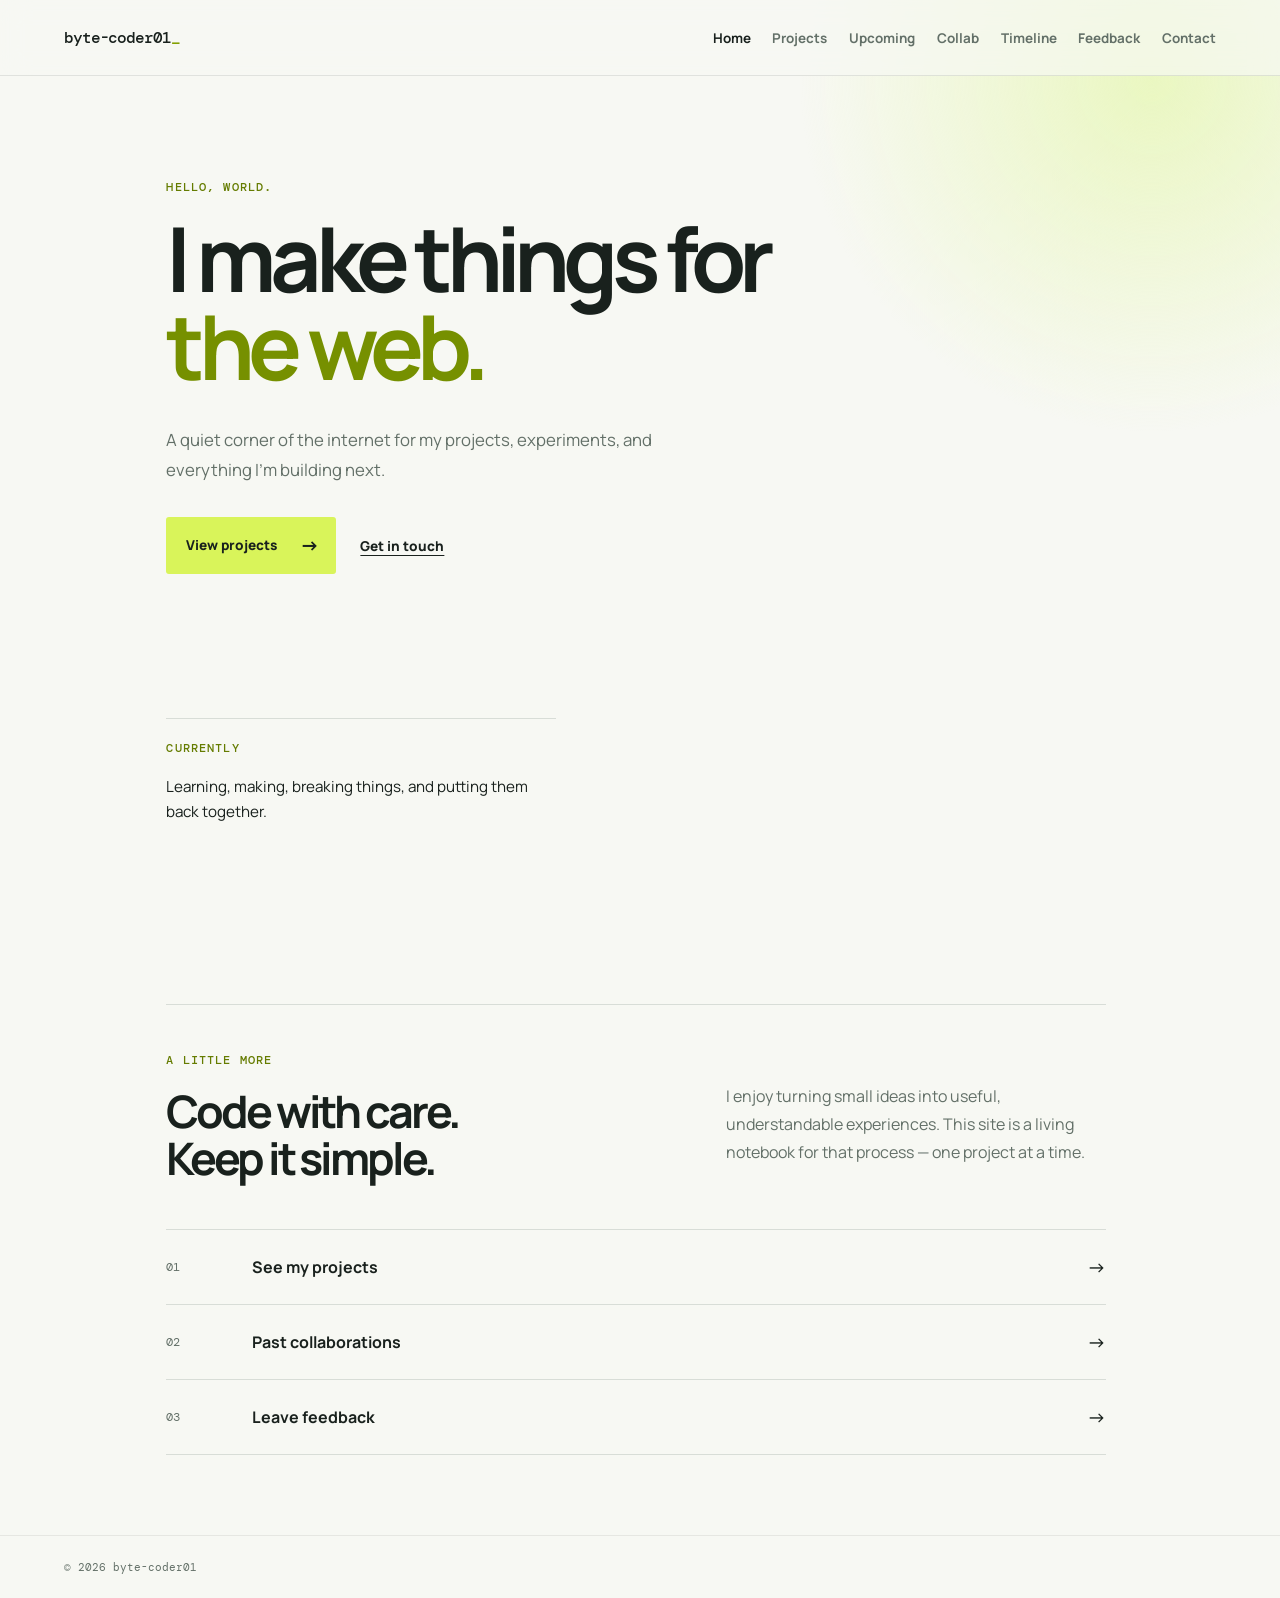
==== index.html @ 99ec3053 "Main Website added" ====
<!doctype html>
<html lang="en">
<head>
  <meta charset="UTF-8">
  <meta name="viewport" content="width=device-width, initial-scale=1.0">
  <title>byte-coder01</title>
  <link rel="icon" href="favicon.svg" type="image/svg+xml">
  <link rel="preconnect" href="https://fonts.googleapis.com">
  <link rel="preconnect" href="https://fonts.gstatic.com" crossorigin>
  <link href="https://fonts.googleapis.com/css2?family=DM+Mono:wght@400;500&family=Manrope:wght@400;500;600;700;800&display=swap" rel="stylesheet">
  <link rel="stylesheet" href="styles.css">
</head>
<body>
  <nav class="navbar">
    <a class="brand" href="index.html">byte-coder01<span>_</span></a>
    <div class="nav-links">
      <a class="active" href="index.html">Home</a>
      <a href="projects.html">Projects</a>
      <a href="upcoming.html">Upcoming</a>
      <a href="collab.html">Collab</a>
      <a href="timeline.html">Timeline</a>
      <a href="feedback.html">Feedback</a>
      <a href="contact.html">Contact</a>
    </div>
  </nav>

  <main class="home">
    <section class="hero">
      <p class="eyebrow">HELLO, WORLD.</p>
      <h1>I make things for<br><em>the web.</em></h1>
      <p class="intro">A quiet corner of the internet for my projects, experiments, and everything I’m building next.</p>
      <div class="hero-actions">
        <a class="button" href="projects.html">View projects <span>→</span></a>
        <a class="text-link" href="contact.html">Get in touch</a>
      </div>
    </section>

    <section class="now">
      <p class="eyebrow">CURRENTLY</p>
      <p>Learning, making, breaking things, and putting them back together.</p>
    </section>
    <section class="home-more">
      <div><p class="eyebrow">A LITTLE MORE</p><h2>Code with care.<br>Keep it simple.</h2></div>
      <p>I enjoy turning small ideas into useful, understandable experiences. This site is a living notebook for that process — one project at a time.</p>
    </section>
    <section class="home-links">
      <a href="projects.html"><span>01</span><strong>See my projects</strong><b>→</b></a>
      <a href="collab.html"><span>02</span><strong>Past collaborations</strong><b>→</b></a>
      <a href="feedback.html"><span>03</span><strong>Leave feedback</strong><b>→</b></a>
    </section>
  </main>
  <footer>© 2026 byte-coder01</footer>
</body>
</html>
---- styles.css ----
:root { --ink: #19211d; --muted: #637068; --line: #d8ddd7; --paper: #f7f8f3; --accent: #d9f45a; }
* { box-sizing: border-box; }
html { min-height: 100%; background: var(--paper); }
body { margin: 0; min-height: 100vh; color: var(--ink); font-family: Manrope, Arial, sans-serif; background: radial-gradient(circle at 90% 5%, #eaf7c1 0, transparent 22rem), var(--paper); }
.navbar { position: fixed; z-index: 10; top: 0; left: 0; width: 100%; height: 76px; padding: 0 clamp(1.25rem, 5vw, 5rem); display: flex; align-items: center; justify-content: space-between; border-bottom: 1px solid rgba(25, 33, 29, .10); background: rgba(247, 248, 243, .68); -webkit-backdrop-filter: blur(14px); backdrop-filter: blur(14px); }
.brand { color: var(--ink); text-decoration: none; font: 500 1rem "DM Mono", monospace; letter-spacing: -.07em; }.brand span { color: #84a000; }
.nav-links { display: flex; align-items: center; gap: clamp(.8rem, 1.7vw, 1.6rem); }.nav-links a { color: var(--muted); font-size: .84rem; font-weight: 700; text-decoration: none; }.nav-links a:hover, .nav-links .active { color: var(--ink); }
.home { min-height: calc(100vh - 63px); padding: 180px clamp(1.25rem, 13vw, 13rem) 5rem; }.hero { max-width: 760px; }.eyebrow, .project-number, .status { margin: 0 0 1.2rem; color: #657c00; font: 500 .72rem "DM Mono", monospace; letter-spacing: .1em; }
h1 { margin: 0; max-width: 820px; font-size: clamp(3rem, 7vw, 6.3rem); line-height: .98; letter-spacing: -.075em; } h1 em { color: #769000; font-style: normal; }.intro { max-width: 520px; margin: 2.2rem 0 2rem; color: var(--muted); font-size: 1.05rem; line-height: 1.8; }
.hero-actions { display: flex; align-items: center; gap: 1.5rem; }.button { display: inline-flex; gap: 1.4rem; align-items: center; padding: .9rem 1.1rem 1rem 1.25rem; color: var(--ink); background: var(--accent); border-radius: 3px; font-size: .85rem; font-weight: 800; text-decoration: none; }.button span { font-size: 1.2rem; }.text-link { color: var(--ink); font-size: .85rem; font-weight: 800; text-decoration: underline; text-underline-offset: 4px; }
.now { margin-top: clamp(7rem, 16vh, 12rem); max-width: 390px; padding-top: 1.4rem; border-top: 1px solid var(--line); }.now p:last-child { margin: 0; font-size: .95rem; line-height: 1.6; }
.home-more { display: flex; justify-content: space-between; gap: 3rem; max-width: 940px; margin-top: clamp(9rem, 20vh, 15rem); padding: 3rem 0; border-top: 1px solid var(--line); }.home-more h2 { margin: 0; font-size: clamp(1.7rem, 3.5vw, 3rem); line-height: 1.05; letter-spacing: -.07em; }.home-more > p { max-width: 380px; margin: 1.8rem 0 0; color: var(--muted); line-height: 1.75; }.home-links { max-width: 940px; }.home-links a { display: grid; grid-template-columns: 70px 1fr auto; gap: 1rem; align-items: center; padding: 1.5rem 0; color: var(--ink); text-decoration: none; border-top: 1px solid var(--line); }.home-links a:last-child { border-bottom: 1px solid var(--line); }.home-links span { color: var(--muted); font: .72rem "DM Mono", monospace; }.home-links strong { font-size: 1rem; }.home-links b { font-size: 1.2rem; font-weight: 500; }.home-links a:hover strong { color: #718900; }
.page { min-height: calc(100vh - 63px); padding: 144px clamp(1.25rem, 13vw, 13rem) 5rem; }.page > .eyebrow { margin-bottom: 1rem; }.page h1 { margin-bottom: 4rem; }.project-list { max-width: 860px; border-top: 1px solid var(--line); }.project-card { display: flex; justify-content: space-between; gap: 2rem; padding: 2rem 0; border-bottom: 1px solid var(--line); }.project-number { margin-bottom: .65rem; color: var(--muted); }.project-card h2, .upcoming-card h2 { margin: 0; font-size: clamp(1.35rem, 2.5vw, 2rem); letter-spacing: -.05em; }.project-card p:not(.project-number), .upcoming-card > p:not(.status) { max-width: 520px; margin: .65rem 0 0; color: var(--muted); font-size: .92rem; line-height: 1.65; }.project-card a { flex: 0 0 auto; align-self: flex-start; width: 38px; height: 38px; display: grid; place-items: center; color: var(--ink); text-decoration: none; border: 1px solid var(--line); border-radius: 50%; }.project-card a:hover { background: var(--accent); border-color: var(--accent); }
.upcoming-card { max-width: 650px; padding: 2.5rem; background: #edf0e7; border: 1px solid #e0e4db; border-radius: 4px; }.loading { display: flex; gap: .45rem; margin-top: 2.4rem; }.loading span { width: 7px; height: 7px; background: #99b329; border-radius: 50%; }.loading span:nth-child(2) { opacity: .6; }.loading span:nth-child(3) { opacity: .25; }
.like-row { display: flex; align-items: center; gap: .8rem; margin-top: 1.2rem; }.like-row button { font: 500 .75rem "DM Mono", monospace; cursor: pointer; }.like-button { padding: .45rem .65rem; color: var(--ink); background: transparent; border: 1px solid var(--line); border-radius: 2px; }.like-button:hover { border-color: #a9c728; background: #f0f8d2; }.unlike-button { padding: 0; color: var(--muted); background: none; border: 0; text-decoration: underline; text-underline-offset: 3px; }.timeline { max-width: 800px; border-left: 1px solid var(--line); margin-left: .4rem; }.timeline article { position: relative; display: grid; grid-template-columns: 150px 1fr; gap: 2.5rem; padding: 0 0 3.2rem 2rem; }.timeline article::before { content: ''; position: absolute; left: -5px; top: .25rem; width: 9px; height: 9px; background: var(--accent); border: 1px solid #93aa21; border-radius: 50%; }.timeline time { color: #657c00; font: .72rem "DM Mono", monospace; letter-spacing: .06em; }.timeline h2 { margin: -.28rem 0 .55rem; font-size: 1.2rem; letter-spacing: -.04em; }.timeline p { max-width: 430px; margin: 0; color: var(--muted); font-size: .92rem; line-height: 1.65; }
.contact-page { padding-top: 168px; }.contact-copy { max-width: 450px; margin: -2.5rem 0 2rem; color: var(--muted); line-height: 1.7; }.email-link { display: inline-flex; gap: 1rem; align-items: center; color: var(--ink); font-size: clamp(1.15rem, 3vw, 2rem); font-weight: 700; text-decoration: none; border-bottom: 2px solid var(--accent); }.email-link span { color: #769000; }.note { margin-top: 1.2rem; color: var(--muted); font-size: .75rem; }
.feedback-page { padding-top: 168px; }.feedback-form { display: grid; gap: 1.25rem; width: min(100%, 550px); }.feedback-form label { display: grid; gap: .5rem; font: 500 .73rem "DM Mono", monospace; color: var(--muted); }.feedback-form input, .feedback-form textarea { width: 100%; padding: .85rem .9rem; color: var(--ink); font: 400 .95rem Manrope, sans-serif; background: rgba(255,255,255,.35); border: 1px solid var(--line); border-radius: 2px; outline: none; resize: vertical; }.feedback-form input:focus, .feedback-form textarea:focus { border-color: #98b726; box-shadow: 0 0 0 3px rgba(217,244,90,.35); }.feedback-form .button { justify-self: start; border: 0; cursor: pointer; }
footer { padding: 1.5rem clamp(1.25rem, 5vw, 5rem); color: var(--muted); font: .7rem "DM Mono", monospace; border-top: 1px solid rgba(25, 33, 29, .08); }
@media (max-width: 760px) { .navbar { height: auto; min-height: 64px; padding-top: .7rem; padding-bottom: .7rem; align-items: flex-start; gap: .8rem; }.nav-links { flex-wrap: wrap; justify-content: flex-end; gap: .45rem .8rem; }.nav-links a { font-size: .7rem; }.home { padding-top: 140px; }.page { padding-top: 122px; }.page h1 { margin-bottom: 2.7rem; }.project-card { padding: 1.5rem 0; }.upcoming-card { padding: 1.6rem; }.home-more { display: block; }.home-more > p { margin-top: 1.5rem; }.timeline article { grid-template-columns: 1fr; gap: .65rem; }.timeline h2 { margin: 0 0 .55rem; } }
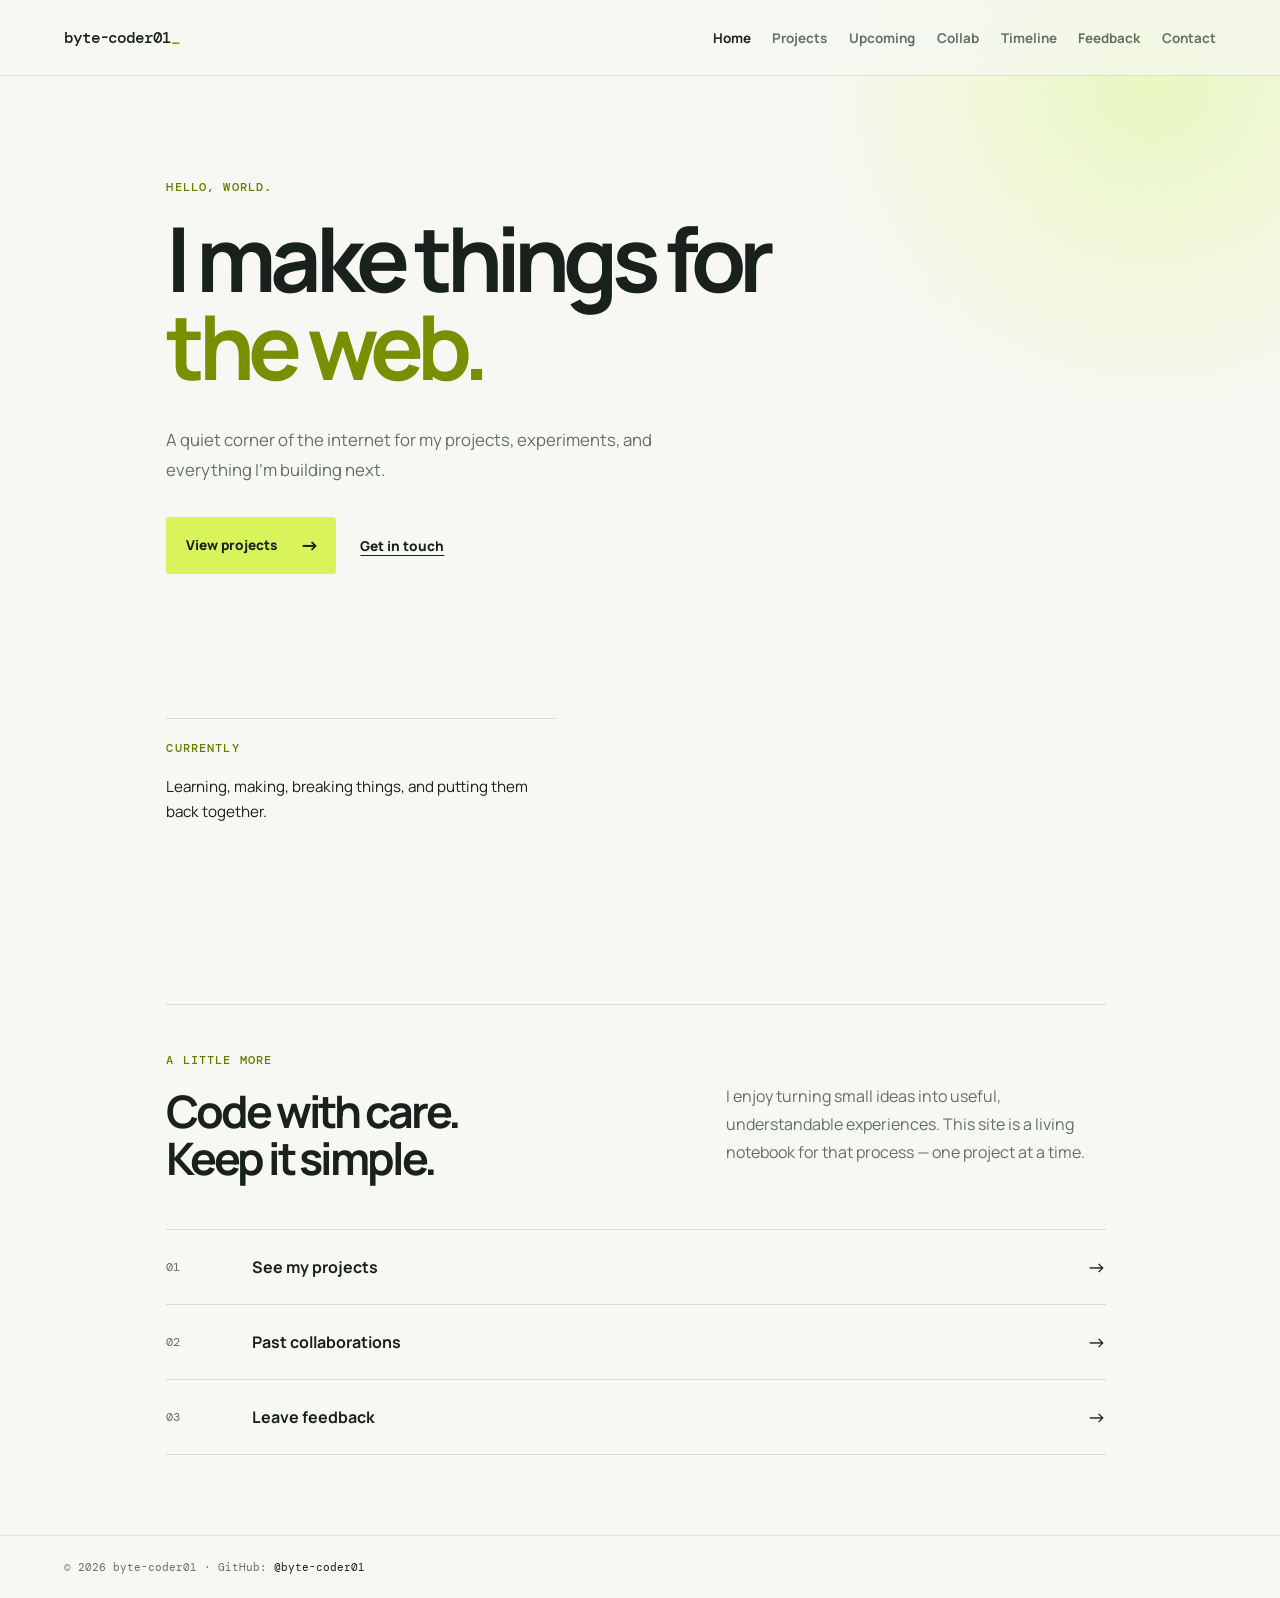
==== commit 84d8131e: "Add files via upload" ====
--- a/index.html
+++ b/index.html
@@ -27,8 +27,8 @@
   <main class="home">
     <section class="hero">
       <p class="eyebrow">HELLO, WORLD.</p>
-      <h1>I make things for<br><em>the web.</em></h1>
-      <p class="intro">A quiet corner of the internet for my projects, experiments, and everything I’m building next.</p>
+        <h1>I make things for<br><em>the web.</em></h1>
+        <p class="intro">A quiet corner of the internet for my projects, experiments, and everything I’m building next.</p>
       <div class="hero-actions">
         <a class="button" href="projects.html">View projects <span>→</span></a>
         <a class="text-link" href="contact.html">Get in touch</a>
@@ -49,6 +49,6 @@
       <a href="feedback.html"><span>03</span><strong>Leave feedback</strong><b>→</b></a>
     </section>
   </main>
-  <footer>© 2026 byte-coder01</footer>
+  <footer>© 2026 byte-coder01 <span>·</span> GitHub: <a href="https://github.com/byte-coder01" target="_blank" rel="noopener noreferrer">@byte-coder01</a></footer>
 </body>
 </html>
--- a/styles.css
+++ b/styles.css
@@ -13,7 +13,8 @@
 .page { min-height: calc(100vh - 63px); padding: 144px clamp(1.25rem, 13vw, 13rem) 5rem; }.page > .eyebrow { margin-bottom: 1rem; }.page h1 { margin-bottom: 4rem; }.project-list { max-width: 860px; border-top: 1px solid var(--line); }.project-card { display: flex; justify-content: space-between; gap: 2rem; padding: 2rem 0; border-bottom: 1px solid var(--line); }.project-number { margin-bottom: .65rem; color: var(--muted); }.project-card h2, .upcoming-card h2 { margin: 0; font-size: clamp(1.35rem, 2.5vw, 2rem); letter-spacing: -.05em; }.project-card p:not(.project-number), .upcoming-card > p:not(.status) { max-width: 520px; margin: .65rem 0 0; color: var(--muted); font-size: .92rem; line-height: 1.65; }.project-card a { flex: 0 0 auto; align-self: flex-start; width: 38px; height: 38px; display: grid; place-items: center; color: var(--ink); text-decoration: none; border: 1px solid var(--line); border-radius: 50%; }.project-card a:hover { background: var(--accent); border-color: var(--accent); }
 .upcoming-card { max-width: 650px; padding: 2.5rem; background: #edf0e7; border: 1px solid #e0e4db; border-radius: 4px; }.loading { display: flex; gap: .45rem; margin-top: 2.4rem; }.loading span { width: 7px; height: 7px; background: #99b329; border-radius: 50%; }.loading span:nth-child(2) { opacity: .6; }.loading span:nth-child(3) { opacity: .25; }
 .like-row { display: flex; align-items: center; gap: .8rem; margin-top: 1.2rem; }.like-row button { font: 500 .75rem "DM Mono", monospace; cursor: pointer; }.like-button { padding: .45rem .65rem; color: var(--ink); background: transparent; border: 1px solid var(--line); border-radius: 2px; }.like-button:hover { border-color: #a9c728; background: #f0f8d2; }.unlike-button { padding: 0; color: var(--muted); background: none; border: 0; text-decoration: underline; text-underline-offset: 3px; }.timeline { max-width: 800px; border-left: 1px solid var(--line); margin-left: .4rem; }.timeline article { position: relative; display: grid; grid-template-columns: 150px 1fr; gap: 2.5rem; padding: 0 0 3.2rem 2rem; }.timeline article::before { content: ''; position: absolute; left: -5px; top: .25rem; width: 9px; height: 9px; background: var(--accent); border: 1px solid #93aa21; border-radius: 50%; }.timeline time { color: #657c00; font: .72rem "DM Mono", monospace; letter-spacing: .06em; }.timeline h2 { margin: -.28rem 0 .55rem; font-size: 1.2rem; letter-spacing: -.04em; }.timeline p { max-width: 430px; margin: 0; color: var(--muted); font-size: .92rem; line-height: 1.65; }
+.version-links { display: flex; flex-wrap: wrap; gap: .6rem; margin-top: 1rem; }.version-links a { display: inline-block; width: fit-content; padding: .5rem .7rem; color: var(--ink); font: 500 .72rem "DM Mono", monospace; text-decoration: none; border: 1px solid var(--line); border-radius: 2px; }.version-links a:hover { background: #f0f8d2; border-color: #a9c728; }
 .contact-page { padding-top: 168px; }.contact-copy { max-width: 450px; margin: -2.5rem 0 2rem; color: var(--muted); line-height: 1.7; }.email-link { display: inline-flex; gap: 1rem; align-items: center; color: var(--ink); font-size: clamp(1.15rem, 3vw, 2rem); font-weight: 700; text-decoration: none; border-bottom: 2px solid var(--accent); }.email-link span { color: #769000; }.note { margin-top: 1.2rem; color: var(--muted); font-size: .75rem; }
 .feedback-page { padding-top: 168px; }.feedback-form { display: grid; gap: 1.25rem; width: min(100%, 550px); }.feedback-form label { display: grid; gap: .5rem; font: 500 .73rem "DM Mono", monospace; color: var(--muted); }.feedback-form input, .feedback-form textarea { width: 100%; padding: .85rem .9rem; color: var(--ink); font: 400 .95rem Manrope, sans-serif; background: rgba(255,255,255,.35); border: 1px solid var(--line); border-radius: 2px; outline: none; resize: vertical; }.feedback-form input:focus, .feedback-form textarea:focus { border-color: #98b726; box-shadow: 0 0 0 3px rgba(217,244,90,.35); }.feedback-form .button { justify-self: start; border: 0; cursor: pointer; }
-footer { padding: 1.5rem clamp(1.25rem, 5vw, 5rem); color: var(--muted); font: .7rem "DM Mono", monospace; border-top: 1px solid rgba(25, 33, 29, .08); }
+footer { padding: 1.5rem clamp(1.25rem, 5vw, 5rem); color: var(--muted); font: .7rem "DM Mono", monospace; border-top: 1px solid rgba(25, 33, 29, .08); } footer a { color: var(--ink); text-decoration: none; } footer a:hover { text-decoration: underline; text-underline-offset: 3px; }
 @media (max-width: 760px) { .navbar { height: auto; min-height: 64px; padding-top: .7rem; padding-bottom: .7rem; align-items: flex-start; gap: .8rem; }.nav-links { flex-wrap: wrap; justify-content: flex-end; gap: .45rem .8rem; }.nav-links a { font-size: .7rem; }.home { padding-top: 140px; }.page { padding-top: 122px; }.page h1 { margin-bottom: 2.7rem; }.project-card { padding: 1.5rem 0; }.upcoming-card { padding: 1.6rem; }.home-more { display: block; }.home-more > p { margin-top: 1.5rem; }.timeline article { grid-template-columns: 1fr; gap: .65rem; }.timeline h2 { margin: 0 0 .55rem; } }
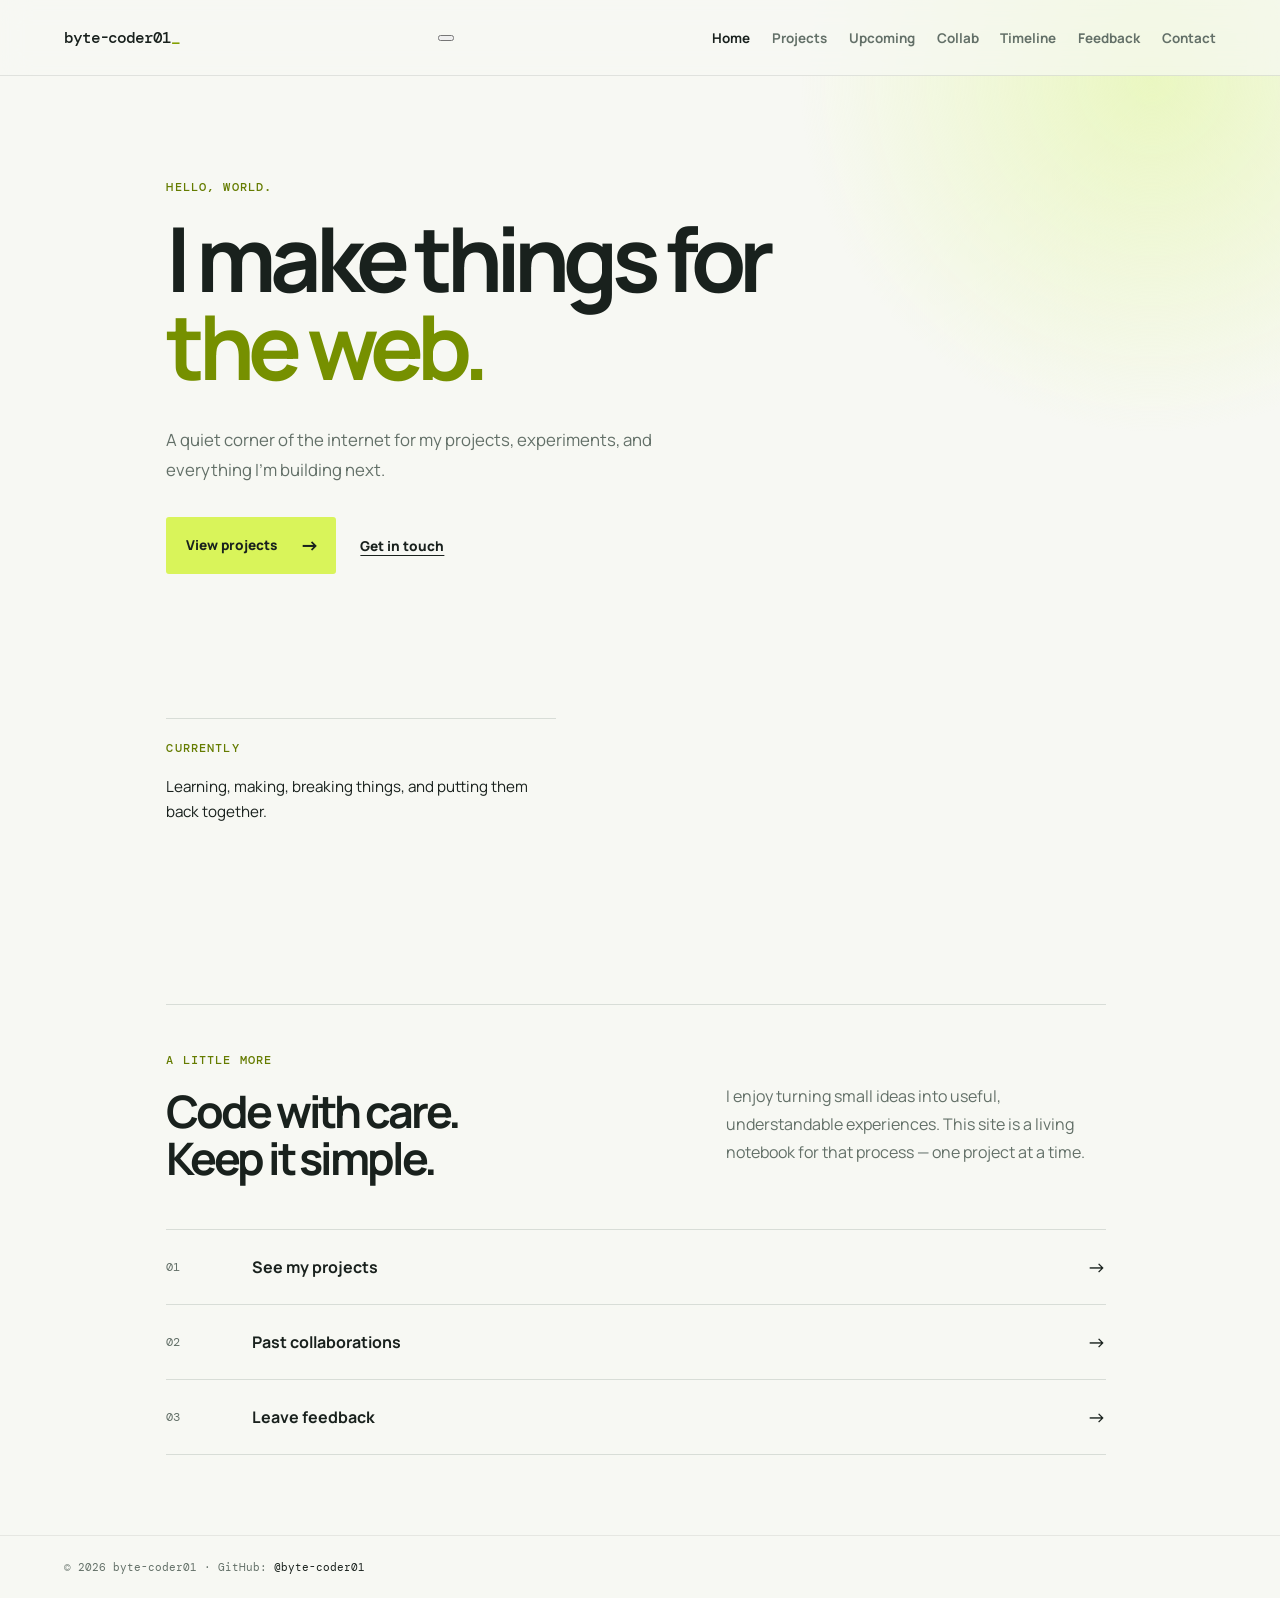
==== commit 6b0788f4: "Add menu toggle button and script reference" ====
--- a/index.html
+++ b/index.html
@@ -13,7 +13,8 @@
 <body>
   <nav class="navbar">
     <a class="brand" href="index.html">byte-coder01<span>_</span></a>
-    <div class="nav-links">
+    <button class="menu-toggle" type="button" aria-label="Open navigation" aria-expanded="false" aria-controls="site-navigation"><span></span><span></span><span></span></button>
+    <div class="nav-links" id="site-navigation">
       <a class="active" href="index.html">Home</a>
       <a href="projects.html">Projects</a>
       <a href="upcoming.html">Upcoming</a>
@@ -50,5 +51,6 @@
     </section>
   </main>
   <footer>© 2026 byte-coder01 <span>·</span> GitHub: <a href="https://github.com/byte-coder01" target="_blank" rel="noopener noreferrer">@byte-coder01</a></footer>
+  <script src="menu.js"></script>
 </body>
 </html>
--- a/styles.css
+++ b/styles.css
@@ -18,3 +18,35 @@
 .feedback-page { padding-top: 168px; }.feedback-form { display: grid; gap: 1.25rem; width: min(100%, 550px); }.feedback-form label { display: grid; gap: .5rem; font: 500 .73rem "DM Mono", monospace; color: var(--muted); }.feedback-form input, .feedback-form textarea { width: 100%; padding: .85rem .9rem; color: var(--ink); font: 400 .95rem Manrope, sans-serif; background: rgba(255,255,255,.35); border: 1px solid var(--line); border-radius: 2px; outline: none; resize: vertical; }.feedback-form input:focus, .feedback-form textarea:focus { border-color: #98b726; box-shadow: 0 0 0 3px rgba(217,244,90,.35); }.feedback-form .button { justify-self: start; border: 0; cursor: pointer; }
 footer { padding: 1.5rem clamp(1.25rem, 5vw, 5rem); color: var(--muted); font: .7rem "DM Mono", monospace; border-top: 1px solid rgba(25, 33, 29, .08); } footer a { color: var(--ink); text-decoration: none; } footer a:hover { text-decoration: underline; text-underline-offset: 3px; }
 @media (max-width: 760px) { .navbar { height: auto; min-height: 64px; padding-top: .7rem; padding-bottom: .7rem; align-items: flex-start; gap: .8rem; }.nav-links { flex-wrap: wrap; justify-content: flex-end; gap: .45rem .8rem; }.nav-links a { font-size: .7rem; }.home { padding-top: 140px; }.page { padding-top: 122px; }.page h1 { margin-bottom: 2.7rem; }.project-card { padding: 1.5rem 0; }.upcoming-card { padding: 1.6rem; }.home-more { display: block; }.home-more > p { margin-top: 1.5rem; }.timeline article { grid-template-columns: 1fr; gap: .65rem; }.timeline h2 { margin: 0 0 .55rem; } }
+@media (max-width: 600px) {
+  .navbar { position: sticky; top: 0; flex-direction: column; align-items: stretch; gap: .65rem; padding: .8rem 1rem; }
+  .brand { align-self: flex-start; }
+  .nav-links { justify-content: flex-start; gap: .45rem 1rem; }
+  .nav-links a { font-size: .72rem; }
+  .home, .page { padding-left: 1.25rem; padding-right: 1.25rem; }
+  .home { padding-top: 3.5rem; }
+  .page { padding-top: 3rem; }
+  .contact-page, .feedback-page { padding-top: 3.5rem; }
+  h1 { font-size: clamp(2.7rem, 13vw, 4.2rem); }
+  .page h1 { margin-bottom: 2.2rem; }
+  .intro { font-size: .98rem; }
+  .now { margin-top: 5rem; }
+  .home-more { margin-top: 7rem; padding: 2rem 0; }
+  .home-links a { grid-template-columns: 2.2rem 1fr auto; gap: .6rem; padding: 1.2rem 0; }
+  .project-card { gap: 1rem; }
+  .project-card > div { min-width: 0; }
+  .project-card a { width: 34px; height: 34px; }
+  .timeline article { padding-left: 1.25rem; }
+  .upcoming-card { padding: 1.25rem; }
+  .contact-copy { margin: -1rem 0 1.5rem; }
+  .email-link { overflow-wrap: anywhere; }
+  footer { line-height: 1.8; }
+}
+@media (max-width: 380px) {
+  .nav-links { column-gap: .7rem; }
+  .nav-links a { font-size: .66rem; }
+  .hero-actions { flex-wrap: wrap; gap: 1rem; }
+  .version-links { gap: .45rem; }
+  .version-links a { padding: .45rem .55rem; font-size: .67rem; }
+  .project-card h2 { font-size: 1.25rem; }
+}
